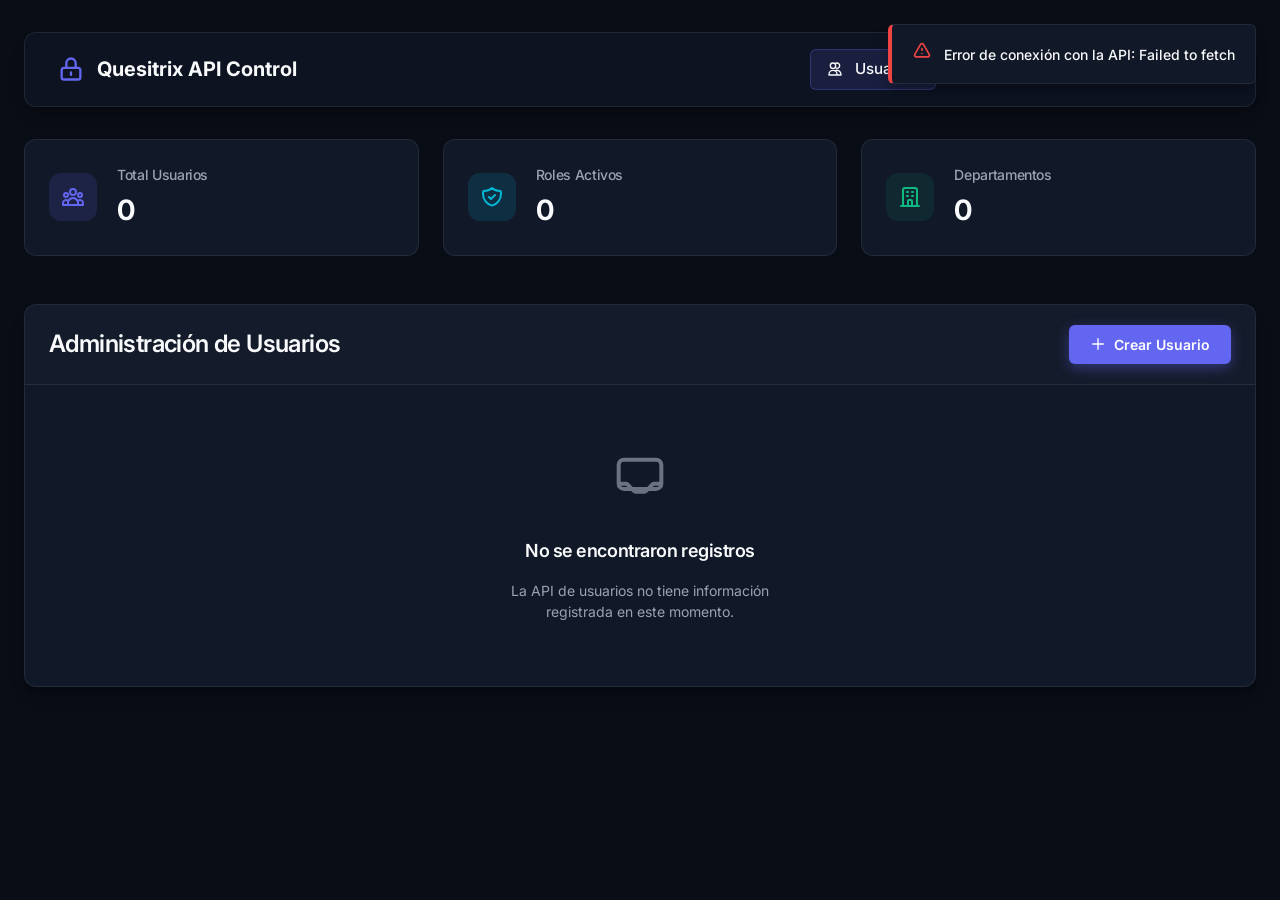
==== index.html @ 6de76281 "Primer commit inicio de programa" ====
<!DOCTYPE html>
<html lang="es">
<head>
    <meta charset="UTF-8">
    <meta name="viewport" content="width=device-width, initial-scale=1.0">
    <title>Quesitrix Management System - Dashboard</title>
    
    <!-- Hojas de Estilos -->
    <link rel="stylesheet" href="css/main.css">
    <link rel="stylesheet" href="css/components.css">
</head>
<body>

    <div class="app-container">
        <!-- Navbar Superior Premium -->
        <header class="navbar" id="app-navbar">
            <div class="navbar-brand">
                <!-- Icono de escudo/llave -->
                <svg xmlns="http://www.w3.org/2000/svg" fill="none" viewBox="0 0 24 24" stroke="currentColor" width="28" height="28">
                    <path stroke-linecap="round" stroke-linejoin="round" stroke-width="2" d="M12 15v2m-6 4h12a2 2 0 002-2v-6a2 2 0 00-2-2H6a2 2 0 00-2 2v6a2 2 0 002 2zm10-10V7a4 4 0 00-8 0v4h8z" />
                </svg>
                <span>Quesitrix API Control</span>
            </div>
            
            <nav>
                <ul class="navbar-menu">
                    <li class="navbar-item active" data-resource="usuarios">
                        <a href="#usuarios">
                            <svg xmlns="http://www.w3.org/2000/svg" fill="none" viewBox="0 0 24 24" stroke="currentColor" width="16" height="16" style="margin-right: 4px;">
                                <path stroke-linecap="round" stroke-linejoin="round" stroke-width="2" d="M12 4.354a4 4 0 110 5.292M15 21H3v-1a6 6 0 0112 0v1zm0 0h6v-1a6 6 0 00-9-5.197M13 7a4 4 0 11-8 0 4 4 0 018 0z" />
                            </svg>
                            Usuarios
                        </a>
                    </li>
                    <li class="navbar-item" data-resource="roles">
                        <a href="#roles">
                            <svg xmlns="http://www.w3.org/2000/svg" fill="none" viewBox="0 0 24 24" stroke="currentColor" width="16" height="16" style="margin-right: 4px;">
                                <path stroke-linecap="round" stroke-linejoin="round" stroke-width="2" d="M9 12l2 2 4-4m5.618-4.016A11.955 11.955 0 0112 2.944a11.955 11.955 0 01-8.618 3.04A12.02 12.02 0 003 9c0 5.591 3.824 10.29 9 11.622 5.176-1.332 9-6.03 9-11.622 0-1.042-.133-2.052-.382-3.016z" />
                            </svg>
                            Roles
                        </a>
                    </li>
                    <li class="navbar-item" data-resource="departamentos">
                        <a href="#departamentos">
                            <svg xmlns="http://www.w3.org/2000/svg" fill="none" viewBox="0 0 24 24" stroke="currentColor" width="16" height="16" style="margin-right: 4px;">
                                <path stroke-linecap="round" stroke-linejoin="round" stroke-width="2" d="M19 21V5a2 2 0 00-2-2H7a2 2 0 00-2 2v16m14 0h2m-2 0h-5m-9 0H3m2 0h5M9 7h1m-1 4h1m4-4h1m-1 4h1m-5 10v-5a1 1 0 011-1h2a1 1 0 011 1v5m-4 0h4" />
                            </svg>
                            Departamentos
                        </a>
                    </li>
                </ul>
            </nav>
        </header>

        <!-- Tarjetas de Estadísticas Principales -->
        <section class="stats-container" id="stats-container">
            <!-- Renderizado dinámico desde JS -->
        </section>

        <!-- Contenido CRUD Dinámico -->
        <main id="app-content">
            <!-- Renderizado dinámico de la tabla actual desde JS -->
        </main>
    </div>

    <!-- Modal global reusable para Formularios de Creación / Edición -->
    <div class="modal-overlay" id="modal-overlay">
        <div class="modal-content">
            <div class="modal-header">
                <h3 id="modal-title">Formulario</h3>
                <button class="btn btn-secondary btn-sm btn-icon-only" id="btn-modal-close" title="Cerrar modal">
                    <svg xmlns="http://www.w3.org/2000/svg" fill="none" viewBox="0 0 24 24" stroke="currentColor" width="16" height="16">
                        <path stroke-linecap="round" stroke-linejoin="round" stroke-width="2" d="M6 18L18 6M6 6l12 12" />
                    </svg>
                </button>
            </div>
            <div class="modal-body" id="modal-body">
                <!-- El formulario se inyecta dinámicamente -->
            </div>
            <div class="modal-footer">
                <button class="btn btn-secondary" id="btn-modal-cancel">Cancelar</button>
                <button class="btn btn-primary" id="btn-modal-save">Guardar Cambios</button>
            </div>
        </div>
    </div>

    <!-- Contenedor para Notificaciones flotantes tipo Toast -->
    <div id="toast-container" class="toast-container"></div>

    <!-- Script principal de la aplicación como Módulo -->
    <script type="module" src="js/main.js"></script>
</body>
</html>
---- css/main.css ----
/* Importación de Google Fonts */
@import url('https://fonts.googleapis.com/css2?family=Inter:wght@300;400;500;600;700&display=swap');

/* Variables de diseño del sistema (Modern Dark Theme) */
:root {
    --bg-primary: #090d16;
    --bg-secondary: #111827;
    --bg-card: #1f2937;
    --bg-card-hover: #374151;
    --text-primary: #f9fafb;
    --text-secondary: #9ca3af;
    --text-muted: #6b7280;
    
    --primary: #6366f1; /* Indigo */
    --primary-hover: #4f46e5;
    --primary-glow: rgba(99, 102, 241, 0.15);
    
    --accent: #06b6d4; /* Cyan */
    --accent-hover: #0891b2;
    --accent-glow: rgba(6, 182, 212, 0.15);
    
    --success: #10b981; /* Emerald */
    --success-bg: rgba(16, 185, 129, 0.1);
    --success-hover: #059669;
    
    --danger: #ef4444; /* Red */
    --danger-bg: rgba(239, 68, 68, 0.1);
    --danger-hover: #dc2626;

    --warning: #f59e0b;
    --warning-bg: rgba(245, 158, 11, 0.1);
    
    --border-color: rgba(255, 255, 255, 0.08);
    --border-focus: rgba(99, 102, 241, 0.4);
    
    --border-radius-sm: 6px;
    --border-radius-md: 12px;
    --border-radius-lg: 16px;
    
    --font-sans: 'Inter', system-ui, -apple-system, sans-serif;
    --transition-smooth: 0.2s cubic-bezier(0.4, 0, 0.2, 1);
    --shadow-sm: 0 1px 2px 0 rgba(0, 0, 0, 0.05);
    --shadow-md: 0 4px 6px -1px rgba(0, 0, 0, 0.1), 0 2px 4px -1px rgba(0, 0, 0, 0.06);
    --shadow-lg: 0 10px 15px -3px rgba(0, 0, 0, 0.3), 0 4px 6px -2px rgba(0, 0, 0, 0.05);
}

/* Reset y Normalización */
* {
    box-sizing: border-box;
    margin: 0;
    padding: 0;
}

body {
    background-color: var(--bg-primary);
    color: var(--text-primary);
    font-family: var(--font-sans);
    min-height: 100vh;
    display: flex;
    flex-direction: column;
    overflow-x: hidden;
    line-height: 1.5;
    -webkit-font-smoothing: antialiased;
}

/* Scrollbar Personalizado */
::-webkit-scrollbar {
    width: 8px;
    height: 8px;
}

::-webkit-scrollbar-track {
    background: var(--bg-primary);
}

::-webkit-scrollbar-thumb {
    background: var(--bg-card);
    border-radius: var(--border-radius-sm);
}

::-webkit-scrollbar-thumb:hover {
    background: var(--bg-card-hover);
}

/* Contenedor Principal */
.app-container {
    flex: 1;
    display: flex;
    flex-direction: column;
    max-width: 1400px;
    width: 100%;
    margin: 0 auto;
    padding: 2rem 1.5rem;
}

main {
    flex: 1;
    margin-top: 1rem;
}

/* Grid Layout de Utilidad */
.grid {
    display: grid;
    gap: 1.5rem;
}

/* Flex utilities */
.flex {
    display: flex;
}
.align-center {
    align-items: center;
}
.justify-between {
    justify-content: space-between;
}
.gap-1 { gap: 0.5rem; }
.gap-2 { gap: 1rem; }
.gap-3 { gap: 1.5rem; }

/* Tipografía general */
h1, h2, h3, h4, h5, h6 {
    font-weight: 600;
    color: var(--text-primary);
    letter-spacing: -0.025em;
}

a {
    color: var(--primary);
    text-decoration: none;
    transition: var(--transition-smooth);
}

a:hover {
    color: var(--primary-hover);
}
---- css/components.css ----
/* 1. NAVBAR SUPERIOR (Glassmorphism Header) */
.navbar {
    background-color: rgba(17, 24, 39, 0.7);
    backdrop-filter: blur(12px);
    -webkit-backdrop-filter: blur(12px);
    border: 1px solid var(--border-color);
    padding: 1rem 2rem;
    border-radius: var(--border-radius-md);
    margin-bottom: 2rem;
    display: flex;
    justify-content: space-between;
    align-items: center;
    box-shadow: var(--shadow-lg);
    position: sticky;
    top: 1rem;
    z-index: 100;
}

.navbar-brand {
    display: flex;
    align-items: center;
    gap: 0.75rem;
    font-size: 1.25rem;
    font-weight: 700;
    color: var(--text-primary);
}

.navbar-brand svg {
    color: var(--primary);
    width: 28px;
    height: 28px;
}

.navbar-menu {
    display: flex;
    list-style: none;
    gap: 0.5rem;
}

.navbar-item a {
    color: var(--text-secondary);
    padding: 0.5rem 1rem;
    border-radius: var(--border-radius-sm);
    font-weight: 500;
    font-size: 0.95rem;
    transition: var(--transition-smooth);
    display: flex;
    align-items: center;
    gap: 0.5rem;
}

.navbar-item a:hover {
    color: var(--text-primary);
    background-color: rgba(255, 255, 255, 0.05);
}

.navbar-item.active a {
    color: var(--text-primary);
    background-color: var(--primary-glow);
    border: 1px solid rgba(99, 102, 241, 0.3);
}

/* 2. BOTONES */
.btn {
    display: inline-flex;
    align-items: center;
    justify-content: center;
    gap: 0.5rem;
    font-family: var(--font-sans);
    font-size: 0.875rem;
    font-weight: 600;
    padding: 0.625rem 1.25rem;
    border-radius: var(--border-radius-sm);
    border: 1px solid transparent;
    cursor: pointer;
    transition: var(--transition-smooth);
    outline: none;
    user-select: none;
}

.btn-primary {
    background-color: var(--primary);
    color: #fff;
    box-shadow: 0 4px 14px 0 rgba(99, 102, 241, 0.4);
}

.btn-primary:hover {
    background-color: var(--primary-hover);
    transform: translateY(-1px);
}

.btn-secondary {
    background-color: rgba(255, 255, 255, 0.05);
    color: var(--text-primary);
    border-color: var(--border-color);
}

.btn-secondary:hover {
    background-color: rgba(255, 255, 255, 0.1);
}

.btn-danger {
    background-color: var(--danger-bg);
    color: var(--danger);
    border-color: rgba(239, 68, 68, 0.2);
}

.btn-danger:hover {
    background-color: var(--danger);
    color: #fff;
}

.btn-sm {
    padding: 0.375rem 0.75rem;
    font-size: 0.75rem;
    border-radius: 4px;
}

.btn-icon-only {
    padding: 0.5rem;
    border-radius: var(--border-radius-sm);
}

.btn svg {
    width: 16px;
    height: 16px;
    stroke-width: 2px;
}

/* 3. CARD DE ESTADISTICAS */
.stats-container {
    display: grid;
    grid-template-columns: repeat(auto-fit, minmax(240px, 1fr));
    gap: 1.5rem;
    margin-bottom: 2rem;
}

.stat-card {
    background-color: var(--bg-secondary);
    border: 1px solid var(--border-color);
    border-radius: var(--border-radius-md);
    padding: 1.5rem;
    display: flex;
    align-items: center;
    gap: 1.25rem;
    transition: var(--transition-smooth);
    box-shadow: var(--shadow-sm);
}

.stat-card:hover {
    transform: translateY(-2px);
    border-color: rgba(255, 255, 255, 0.15);
    box-shadow: var(--shadow-md);
}

.stat-icon {
    width: 48px;
    height: 48px;
    border-radius: var(--border-radius-md);
    display: flex;
    align-items: center;
    justify-content: center;
    background-color: var(--primary-glow);
    color: var(--primary);
}

.stat-icon.accent {
    background-color: var(--accent-glow);
    color: var(--accent);
}

.stat-icon.success {
    background-color: var(--success-bg);
    color: var(--success);
}

.stat-icon svg {
    width: 24px;
    height: 24px;
}

.stat-info h4 {
    font-size: 0.875rem;
    color: var(--text-secondary);
    font-weight: 500;
}

.stat-info p {
    font-size: 1.75rem;
    font-weight: 700;
    color: var(--text-primary);
    margin-top: 0.25rem;
}

/* 4. TABLAS MODERNAS */
.table-container {
    background-color: var(--bg-secondary);
    border: 1px solid var(--border-color);
    border-radius: var(--border-radius-md);
    overflow: hidden;
    box-shadow: var(--shadow-lg);
    margin-bottom: 2rem;
}

.table-header-bar {
    padding: 1.25rem 1.5rem;
    border-bottom: 1px solid var(--border-color);
    display: flex;
    justify-content: space-between;
    align-items: center;
    background-color: rgba(255, 255, 255, 0.01);
}

.table-responsive {
    overflow-x: auto;
    width: 100%;
}

.table-modern {
    width: 100%;
    border-collapse: collapse;
    text-align: left;
    font-size: 0.875rem;
}

.table-modern th {
    background-color: rgba(255, 255, 255, 0.02);
    color: var(--text-secondary);
    font-weight: 600;
    padding: 1rem 1.5rem;
    border-bottom: 1px solid var(--border-color);
    text-transform: uppercase;
    font-size: 0.75rem;
    letter-spacing: 0.05em;
}

.table-modern td {
    padding: 1rem 1.5rem;
    border-bottom: 1px solid var(--border-color);
    color: var(--text-primary);
    vertical-align: middle;
}

.table-modern tbody tr {
    transition: var(--transition-smooth);
}

.table-modern tbody tr:last-child td {
    border-bottom: none;
}

.table-modern tbody tr:hover {
    background-color: rgba(255, 255, 255, 0.02);
}

.table-actions {
    display: flex;
    gap: 0.5rem;
}

/* Badges de Estado */
.badge {
    display: inline-flex;
    align-items: center;
    padding: 0.25rem 0.625rem;
    border-radius: 9999px;
    font-size: 0.75rem;
    font-weight: 600;
    text-transform: capitalize;
}

.badge-active {
    background-color: var(--success-bg);
    color: var(--success);
    border: 1px solid rgba(16, 185, 129, 0.2);
}

.badge-inactive {
    background-color: var(--danger-bg);
    color: var(--danger);
    border: 1px solid rgba(239, 68, 68, 0.2);
}

/* 5. MODALES (Popups) */
.modal-overlay {
    position: fixed;
    top: 0;
    left: 0;
    right: 0;
    bottom: 0;
    background-color: rgba(0, 0, 0, 0.6);
    backdrop-filter: blur(8px);
    -webkit-backdrop-filter: blur(8px);
    display: flex;
    align-items: center;
    justify-content: center;
    z-index: 200;
    opacity: 0;
    visibility: hidden;
    transition: opacity var(--transition-smooth), visibility var(--transition-smooth);
}

.modal-overlay.open {
    opacity: 1;
    visibility: visible;
}

.modal-content {
    background-color: var(--bg-secondary);
    border: 1px solid var(--border-color);
    border-radius: var(--border-radius-lg);
    width: 100%;
    max-width: 500px;
    box-shadow: var(--shadow-lg);
    transform: scale(0.9);
    transition: transform var(--transition-smooth);
    overflow: hidden;
}

.modal-overlay.open .modal-content {
    transform: scale(1);
}

.modal-header {
    padding: 1.25rem 1.5rem;
    border-bottom: 1px solid var(--border-color);
    display: flex;
    justify-content: space-between;
    align-items: center;
    background-color: rgba(255, 255, 255, 0.01);
}

.modal-body {
    padding: 1.5rem;
}

.modal-footer {
    padding: 1rem 1.5rem;
    border-top: 1px solid var(--border-color);
    display: flex;
    justify-content: flex-end;
    gap: 0.75rem;
    background-color: rgba(255, 255, 255, 0.01);
}

/* 6. FORMULARIOS */
.form-group {
    margin-bottom: 1.25rem;
}

.form-group:last-child {
    margin-bottom: 0;
}

.form-label {
    display: block;
    margin-bottom: 0.5rem;
    font-size: 0.8125rem;
    font-weight: 500;
    color: var(--text-secondary);
}

.form-control {
    width: 100%;
    background-color: rgba(255, 255, 255, 0.03);
    border: 1px solid var(--border-color);
    border-radius: var(--border-radius-sm);
    padding: 0.625rem 0.875rem;
    color: var(--text-primary);
    font-family: var(--font-sans);
    font-size: 0.875rem;
    transition: var(--transition-smooth);
    outline: none;
}

.form-control:focus {
    border-color: var(--primary);
    background-color: rgba(255, 255, 255, 0.05);
    box-shadow: 0 0 0 3px var(--primary-glow);
}

.form-control::placeholder {
    color: var(--text-muted);
}

select.form-control {
    appearance: none;
    background-image: url("data:image/svg+xml,%3Csvg xmlns='http://www.w3.org/2000/svg' fill='none' viewBox='0 0 24 24' stroke='%239ca3af'%3E%3Cpath stroke-linecap='round' stroke-linejoin='round' stroke-width='2' d='M19 9l-7 7-7-7'/%3E%3C/svg%3E");
    background-repeat: no-repeat;
    background-position: right 0.75rem center;
    background-size: 1rem;
    padding-right: 2.5rem;
}

/* Switch (para el campo estado) */
.switch-group {
    display: flex;
    align-items: center;
    gap: 0.75rem;
    margin-bottom: 1.25rem;
}

.switch {
    position: relative;
    display: inline-block;
    width: 44px;
    height: 24px;
}

.switch input {
    opacity: 0;
    width: 0;
    height: 0;
}

.slider {
    position: absolute;
    cursor: pointer;
    top: 0;
    left: 0;
    right: 0;
    bottom: 0;
    background-color: rgba(255, 255, 255, 0.1);
    transition: .3s;
    border-radius: 24px;
    border: 1px solid var(--border-color);
}

.slider:before {
    position: absolute;
    content: "";
    height: 16px;
    width: 16px;
    left: 3px;
    bottom: 3px;
    background-color: var(--text-secondary);
    transition: .3s;
    border-radius: 50%;
}

input:checked + .slider {
    background-color: var(--success-bg);
    border-color: rgba(16, 185, 129, 0.4);
}

input:checked + .slider:before {
    transform: translateX(20px);
    background-color: var(--success);
}

/* 7. TOASTS DE NOTIFICACION */
.toast-container {
    position: fixed;
    top: 1.5rem;
    right: 1.5rem;
    display: flex;
    flex-direction: column;
    gap: 0.75rem;
    z-index: 300;
}

.toast {
    background-color: var(--bg-secondary);
    border-left: 4px solid var(--primary);
    border-top: 1px solid var(--border-color);
    border-right: 1px solid var(--border-color);
    border-bottom: 1px solid var(--border-color);
    padding: 1rem 1.25rem;
    border-radius: var(--border-radius-sm);
    box-shadow: var(--shadow-lg);
    display: flex;
    align-items: center;
    gap: 0.75rem;
    min-width: 300px;
    max-width: 400px;
    transform: translateX(120%);
    transition: transform 0.3s cubic-bezier(0.34, 1.56, 0.64, 1);
}

.toast.show {
    transform: translateX(0);
}

.toast-success {
    border-left-color: var(--success);
}

.toast-error {
    border-left-color: var(--danger);
}

.toast-icon {
    flex-shrink: 0;
}

.toast-success .toast-icon {
    color: var(--success);
}

.toast-error .toast-icon {
    color: var(--danger);
}

.toast-message {
    font-size: 0.875rem;
    color: var(--text-primary);
    font-weight: 500;
}

/* 8. INDICADORES DE CARGA */
.spinner-container {
    display: flex;
    flex-direction: column;
    align-items: center;
    justify-content: center;
    padding: 3rem 0;
    gap: 1rem;
    color: var(--text-secondary);
}

.spinner {
    width: 40px;
    height: 40px;
    border: 3px solid rgba(99, 102, 241, 0.1);
    border-top-color: var(--primary);
    border-radius: 50%;
    animation: spin 1s infinite linear;
}

@keyframes spin {
    to { transform: rotate(360deg); }
}

/* Mensaje Vacío */
.empty-state {
    display: flex;
    flex-direction: column;
    align-items: center;
    justify-content: center;
    padding: 4rem 2rem;
    text-align: center;
    color: var(--text-secondary);
    gap: 1rem;
}

.empty-state svg {
    width: 64px;
    height: 64px;
    color: var(--text-muted);
}

.empty-state h3 {
    margin-top: 0.5rem;
    font-size: 1.125rem;
}

.empty-state p {
    font-size: 0.875rem;
    max-width: 320px;
}
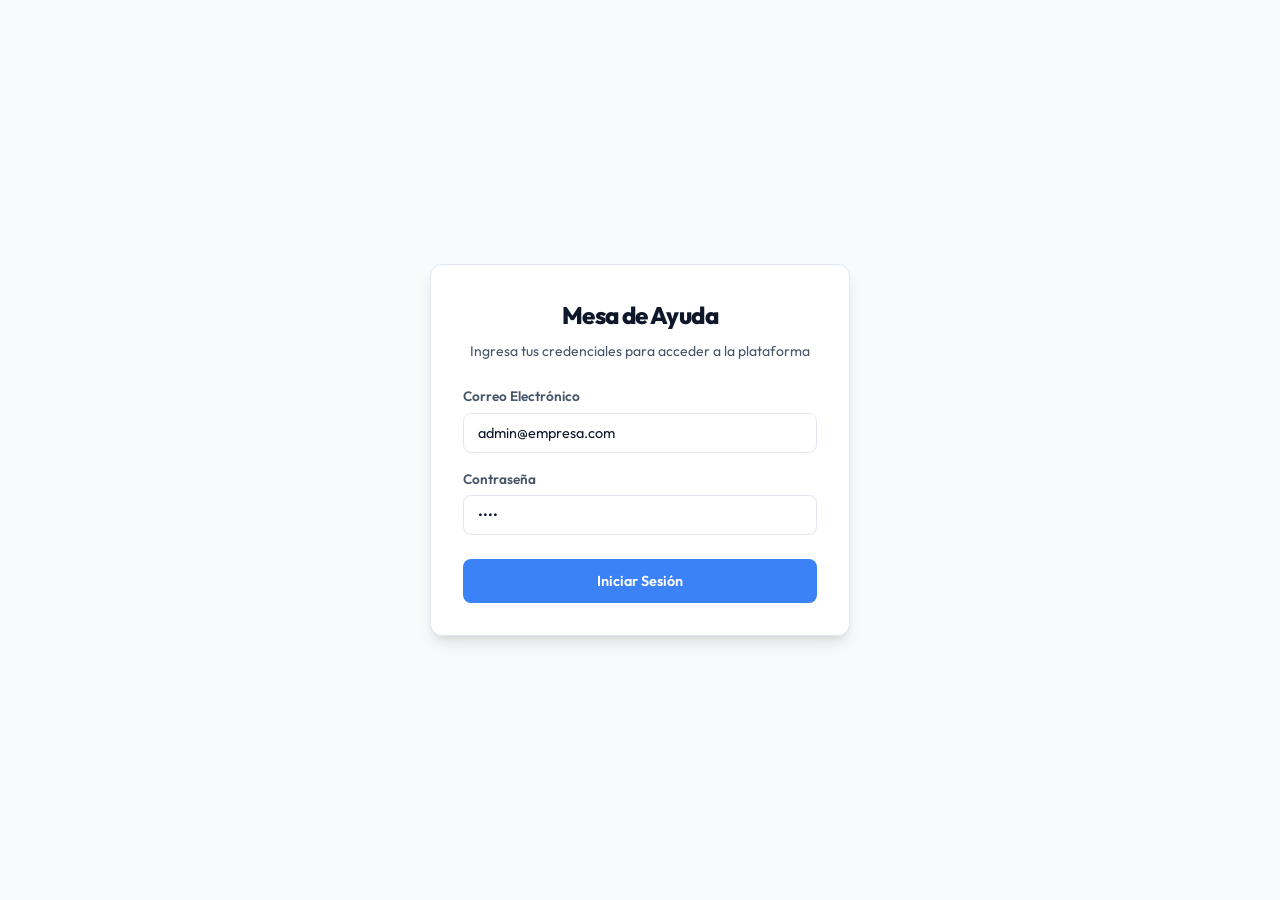
==== commit 3f2d26d5: "Primera versión Frontend, con clean arquitecture con JS" ====
--- a/index.html
+++ b/index.html
@@ -3,91 +3,20 @@
 <head>
     <meta charset="UTF-8">
     <meta name="viewport" content="width=device-width, initial-scale=1.0">
-    <title>Quesitrix Management System - Dashboard</title>
-    
-    <!-- Hojas de Estilos -->
-    <link rel="stylesheet" href="css/main.css">
-    <link rel="stylesheet" href="css/components.css">
+    <title>Mesa de Ayuda - API Frontend</title>
+    <script type="module">
+        import { authRepository } from './js/data/auth-repository.js';
+        
+        if (authRepository.isAuthenticated()) {
+            window.location.href = './views/dashboard.html';
+        } else {
+            window.location.href = './views/login.html';
+        }
+    </script>
 </head>
 <body>
-
-    <div class="app-container">
-        <!-- Navbar Superior Premium -->
-        <header class="navbar" id="app-navbar">
-            <div class="navbar-brand">
-                <!-- Icono de escudo/llave -->
-                <svg xmlns="http://www.w3.org/2000/svg" fill="none" viewBox="0 0 24 24" stroke="currentColor" width="28" height="28">
-                    <path stroke-linecap="round" stroke-linejoin="round" stroke-width="2" d="M12 15v2m-6 4h12a2 2 0 002-2v-6a2 2 0 00-2-2H6a2 2 0 00-2 2v6a2 2 0 002 2zm10-10V7a4 4 0 00-8 0v4h8z" />
-                </svg>
-                <span>Quesitrix API Control</span>
-            </div>
-            
-            <nav>
-                <ul class="navbar-menu">
-                    <li class="navbar-item active" data-resource="usuarios">
-                        <a href="#usuarios">
-                            <svg xmlns="http://www.w3.org/2000/svg" fill="none" viewBox="0 0 24 24" stroke="currentColor" width="16" height="16" style="margin-right: 4px;">
-                                <path stroke-linecap="round" stroke-linejoin="round" stroke-width="2" d="M12 4.354a4 4 0 110 5.292M15 21H3v-1a6 6 0 0112 0v1zm0 0h6v-1a6 6 0 00-9-5.197M13 7a4 4 0 11-8 0 4 4 0 018 0z" />
-                            </svg>
-                            Usuarios
-                        </a>
-                    </li>
-                    <li class="navbar-item" data-resource="roles">
-                        <a href="#roles">
-                            <svg xmlns="http://www.w3.org/2000/svg" fill="none" viewBox="0 0 24 24" stroke="currentColor" width="16" height="16" style="margin-right: 4px;">
-                                <path stroke-linecap="round" stroke-linejoin="round" stroke-width="2" d="M9 12l2 2 4-4m5.618-4.016A11.955 11.955 0 0112 2.944a11.955 11.955 0 01-8.618 3.04A12.02 12.02 0 003 9c0 5.591 3.824 10.29 9 11.622 5.176-1.332 9-6.03 9-11.622 0-1.042-.133-2.052-.382-3.016z" />
-                            </svg>
-                            Roles
-                        </a>
-                    </li>
-                    <li class="navbar-item" data-resource="departamentos">
-                        <a href="#departamentos">
-                            <svg xmlns="http://www.w3.org/2000/svg" fill="none" viewBox="0 0 24 24" stroke="currentColor" width="16" height="16" style="margin-right: 4px;">
-                                <path stroke-linecap="round" stroke-linejoin="round" stroke-width="2" d="M19 21V5a2 2 0 00-2-2H7a2 2 0 00-2 2v16m14 0h2m-2 0h-5m-9 0H3m2 0h5M9 7h1m-1 4h1m4-4h1m-1 4h1m-5 10v-5a1 1 0 011-1h2a1 1 0 011 1v5m-4 0h4" />
-                            </svg>
-                            Departamentos
-                        </a>
-                    </li>
-                </ul>
-            </nav>
-        </header>
-
-        <!-- Tarjetas de Estadísticas Principales -->
-        <section class="stats-container" id="stats-container">
-            <!-- Renderizado dinámico desde JS -->
-        </section>
-
-        <!-- Contenido CRUD Dinámico -->
-        <main id="app-content">
-            <!-- Renderizado dinámico de la tabla actual desde JS -->
-        </main>
+    <div style="font-family: sans-serif; display: flex; justify-content: center; align-items: center; height: 100vh;">
+        <p>Redirigiendo...</p>
     </div>
-
-    <!-- Modal global reusable para Formularios de Creación / Edición -->
-    <div class="modal-overlay" id="modal-overlay">
-        <div class="modal-content">
-            <div class="modal-header">
-                <h3 id="modal-title">Formulario</h3>
-                <button class="btn btn-secondary btn-sm btn-icon-only" id="btn-modal-close" title="Cerrar modal">
-                    <svg xmlns="http://www.w3.org/2000/svg" fill="none" viewBox="0 0 24 24" stroke="currentColor" width="16" height="16">
-                        <path stroke-linecap="round" stroke-linejoin="round" stroke-width="2" d="M6 18L18 6M6 6l12 12" />
-                    </svg>
-                </button>
-            </div>
-            <div class="modal-body" id="modal-body">
-                <!-- El formulario se inyecta dinámicamente -->
-            </div>
-            <div class="modal-footer">
-                <button class="btn btn-secondary" id="btn-modal-cancel">Cancelar</button>
-                <button class="btn btn-primary" id="btn-modal-save">Guardar Cambios</button>
-            </div>
-        </div>
-    </div>
-
-    <!-- Contenedor para Notificaciones flotantes tipo Toast -->
-    <div id="toast-container" class="toast-container"></div>
-
-    <!-- Script principal de la aplicación como Módulo -->
-    <script type="module" src="js/main.js"></script>
 </body>
 </html>
